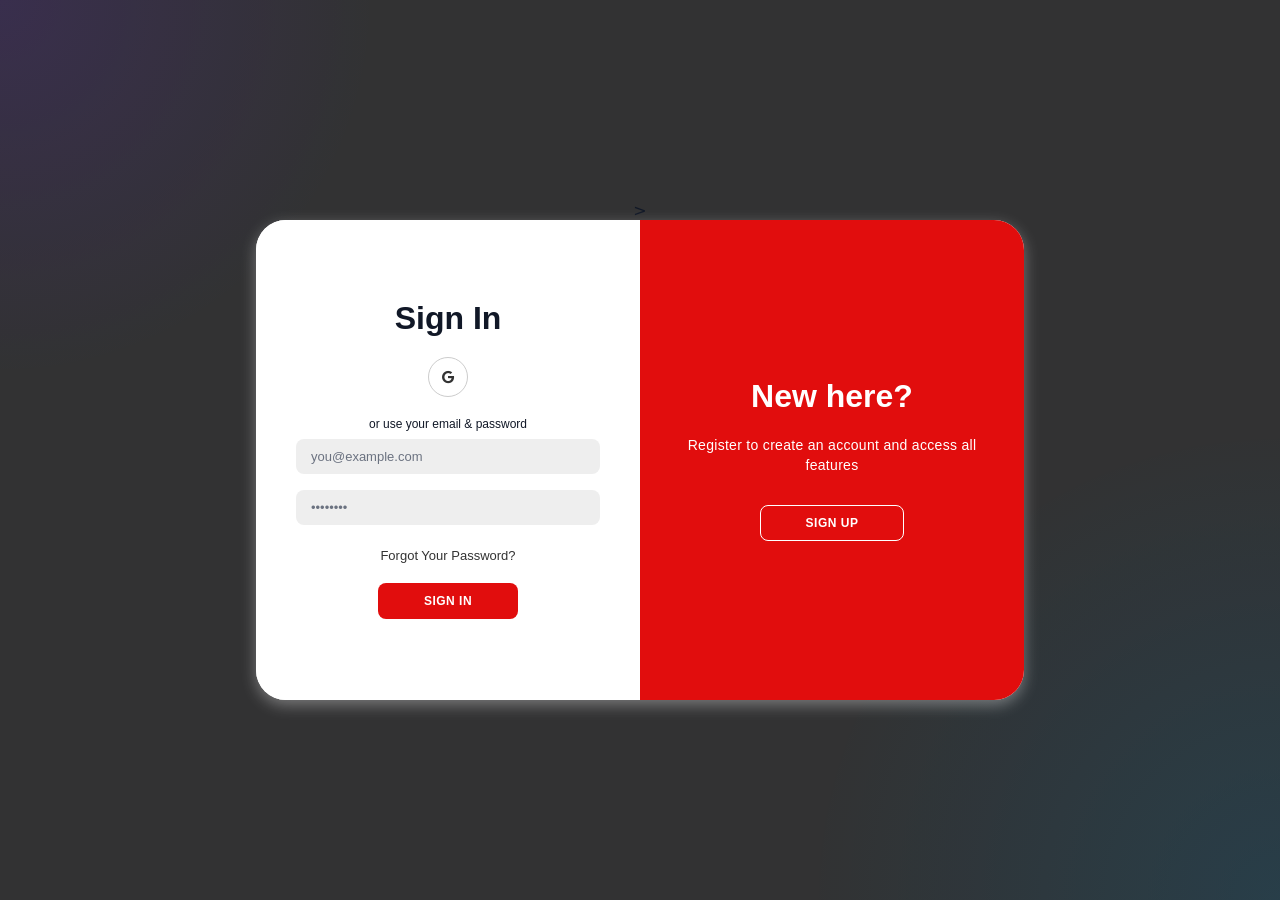
==== frontend/create-character.html @ d9060372 "Initial commit for Render" ====
<!DOCTYPE html>
<html lang="en">
<head>
<meta charset="UTF-8" />
<meta name="viewport" content="width=device-width, initial-scale=1.0" />
<title>Luffatri AI - Create a character</title>
<script src="js/theme.js"></script>
<link rel="stylesheet" href="css/style.css" />
</head>
<body>
  <div class="page-topbar">
    <a href="index.html" class="icon-btn" aria-label="Back">&#8592;</a>
    <h1>Create a character</h1>
  </div>

  <div class="page-shell">
    <div class="banner error" id="errorBanner" style="display:none;"></div>

    <div class="create-layout">
      <form id="createForm">
        <div class="field">
          <label for="name">Name</label>
          <input type="text" id="name" placeholder="e.g. Orin the Lighthouse Keeper" maxlength="100" required />
        </div>
        <div class="field">
          <label for="description">Short description</label>
          <input type="text" id="description" placeholder="One line shown in the chat list" maxlength="500" />
        </div>
        <div class="field">
          <label>Avatar photo</label>
          <div class="avatar-picker">
            <div id="avatarPreview"></div>
            <div class="avatar-picker-actions">
              <button type="button" class="btn btn-ghost" id="chooseAvatarBtn">Choose from device</button>
              <button type="button" class="btn btn-ghost" id="removeAvatarBtn" style="display:none;">Remove</button>
              <input type="file" accept="image/*" id="avatarFile" style="display:none;" />
            </div>
          </div>
        </div>
        <div class="field">
          <label for="personality">Personality / system prompt</label>
          <textarea id="personality" rows="8" maxlength="4000" placeholder="You are… Describe how they talk, what they know, quirks, catchphrases, boundaries." required></textarea>
        </div>
        <div class="field" style="display:flex; align-items:center; gap:10px;">
          <input type="checkbox" id="isPublic" checked style="width:auto;" />
          <label for="isPublic" style="margin:0; text-transform:none; font-size:0.88rem;">
            Make this character public (others can chat with it too)
          </label>
        </div>

        <button type="submit" class="btn btn-primary" id="submitBtn">Create character</button>
      </form>

      <div class="preview-card">
        <div class="preview-label">Live preview</div>
        <div class="preview-contact" id="previewContact"></div>
        <div class="preview-desc" id="previewDesc"></div>
      </div>
    </div>
  </div>

  <script src="js/api.js"></script>
  <script src="js/common.js"></script>
  <script src="js/create.js"></script>
</body>
</html>
---- frontend/css/style.css ----
﻿/* ==========================================================================
   Luffatri AI - Character.ai-style redesign
   ========================================================================== */

:root {
  --bg-app: #0f0f11;
  --bg-panel: rgba(20, 20, 28, 0.78);
  --bg-panel-soft: rgba(15, 15, 21, 0.72);
  --bg-header: rgba(255, 255, 255, 0.06);
  --bg-hover: rgba(255, 255, 255, 0.08);
  --bg-alt: rgba(255, 255, 255, 0.03);
  --accent: #7c3aed;
  --accent-2: #22d3ee;
  --accent-3: #10b981;
  --text: #e8ecf5;
  --text-dim: #9aa5b8;
  --border: rgba(255, 255, 255, 0.16);
  --border-strong: rgba(255, 255, 255, 0.22);
  --danger: #f15c6d;
  --shadow: 0 24px 100px rgba(0, 0, 0, 0.45);
  --shadow-soft: 0 10px 28px rgba(0, 0, 0, 0.28);
  --radius: 22px;
}

:root[data-theme="light"] {
  --bg-app: #f4f6fb;
  --bg-panel: rgba(255, 255, 255, 0.85);
  --bg-panel-soft: rgba(255, 255, 255, 0.92);
  --bg-header: rgba(255, 255, 255, 0.95);
  --bg-hover: rgba(99, 102, 241, 0.08);
  --bg-alt: rgba(248, 250, 252, 0.8);
  --accent: #7c3aed;
  --accent-2: #0891b2;
  --accent-3: #059669;
  --text: #111827;
  --text-dim: #6b7280;
  --border: rgba(15, 23, 42, 0.08);
  --border-strong: rgba(15, 23, 42, 0.14);
  --danger: #d1354a;
  --shadow: 0 20px 80px rgba(15, 23, 42, 0.12);
  --shadow-soft: 0 8px 22px rgba(15, 23, 42, 0.1);
}

* {
  box-sizing: border-box;
  transition: all 0.3s ease;
}

html,
body {
  margin: 0;
  min-height: 100%;
  background: radial-gradient(circle at top left, rgba(124, 58, 237, 0.14), transparent 24%),
    radial-gradient(circle at bottom right, rgba(14, 165, 233, 0.12), transparent 30%),
    var(--bg-app);
  color: var(--text);
  font-family: Inter, system-ui, -apple-system, BlinkMacSystemFont, 'Segoe UI', sans-serif;
}

body { min-height: 100vh; }

a,
button,
input,
textarea { font: inherit; }
a { color: inherit; text-decoration: none; }

::selection { background: rgba(124, 58, 237, 0.4); color: #fff; }

button { cursor: pointer; border: none; }

input,
textarea { outline: none; }

@media (prefers-reduced-motion: reduce) {
  *, *::before, *::after {
    animation-duration: 0.01ms !important;
    transition-duration: 0.01ms !important;
  }
}

::-webkit-scrollbar { width: 8px; }
::-webkit-scrollbar-thumb { background: rgba(255, 255, 255, 0.16); border-radius: 999px; }
::-webkit-scrollbar-track { background: transparent; }

/* ---------- Buttons ---------- */

.btn {
  display: inline-flex;
  align-items: center;
  justify-content: center;
  gap: 8px;
  padding: 12px 18px;
  border-radius: 999px;
  border: 1px solid var(--border);
  background: var(--bg-panel);
  color: var(--text);
  font-weight: 600;
  transition: transform 0.2s ease, filter 0.2s ease, background 0.2s ease;
}

.btn:hover { transform: translateY(-1px); background: var(--bg-header); }

.btn-primary {
  background: linear-gradient(135deg, var(--accent), var(--accent-2));
  color: #ffffff;
  border-color: transparent;
  box-shadow: 0 18px 45px rgba(124, 58, 237, 0.22);
}

.btn-primary:hover { filter: brightness(1.08); }

.btn-ghost {
  background: transparent;
  color: var(--text-dim);
}

.btn-ghost:hover { color: var(--text); background: var(--bg-hover); }

.btn:disabled { opacity: 0.55; cursor: not-allowed; transform: none; }

.icon-btn {
  width: 44px;
  height: 44px;
  display: inline-flex;
  align-items: center;
  justify-content: center;
  border-radius: 50%;
  color: var(--text-dim);
  background: var(--bg-panel);
  transition: transform 0.2s ease, background 0.2s ease, color 0.2s ease;
}

.icon-btn:hover { transform: translateY(-1px); background: var(--bg-header); color: var(--text); }

/* ---------- Form elements ---------- */

.field { margin-bottom: 20px; }

.field label {
  display: block;
  margin-bottom: 8px;
  font-size: 0.82rem;
  color: var(--text-dim);
}

.field input,
.field textarea,
.search-bar input {
  width: 100%;
  padding: 14px 16px;
  border-radius: 18px;
  border: 1px solid var(--border);
  background: var(--bg-header);
  color: var(--text);
  font-size: 0.95rem;
}

.field textarea { min-height: 100px; resize: vertical; }

input::placeholder,
textarea::placeholder { color: var(--text-dim); }

input:focus,
textarea:focus { border-color: rgba(124, 58, 237, 0.6); box-shadow: 0 0 0 4px rgba(124, 58, 237, 0.12); }

.form-hint,
.toggle-note { color: var(--text-dim); font-size: 0.85rem; line-height: 1.5; }

.form-hint { margin-top: 14px; }

/* ---------- App shell ---------- */

.app-shell { display: grid; grid-template-columns: 360px 1fr; min-height: 100vh; overflow: hidden; }

.app-shell.sidebar-collapsed { grid-template-columns: 84px 1fr; }

.app-shell.sidebar-collapsed .brand-copy,
.app-shell.sidebar-collapsed .search-bar,
.app-shell.sidebar-collapsed .new-chat-btn,
.app-shell.sidebar-collapsed .sidebar-footer,
.app-shell.sidebar-collapsed .hidden-link { display: none; }

@media (max-width: 900px) {
  .app-shell { grid-template-columns: 1fr; }
  .app-shell.chat-open .sidebar { display: none; }
  .app-shell:not(.chat-open) .chat-pane { display: none; }
}

.sidebar {
  display: flex;
  flex-direction: column;
  gap: 18px;
  padding: 22px 18px 20px;
  background: linear-gradient(180deg, rgba(20, 20, 28, 0.95), rgba(15, 15, 21, 0.92));
  border-right: 1px solid rgba(255, 255, 255, 0.08);
  box-shadow: inset 0 0 0 1px rgba(255,255,255,0.03);
}

.sidebar-top {
  display: flex;
  align-items: center;
  justify-content: space-between;
  gap: 12px;
}

.sidebar-brand { display: flex; align-items: center; gap: 12px; }

.sidebar-logo { width: 46px; height: 46px; font-size: 1rem; }

.brand-copy { display: flex; flex-direction: column; gap: 2px; }

.brand-text { font-size: 1rem; font-weight: 700; }

.brand-meta { font-size: 0.83rem; color: var(--text-dim); }

.search-bar {
  display: flex;
  align-items: center;
  gap: 10px;
  padding: 10px 14px;
  border-radius: 18px;
  background: var(--bg-header);
  border: 1px solid var(--border);
}

.search-icon { font-size: 1rem; color: var(--text-dim); }

.search-bar input { border: none; background: transparent; }

.new-chat-btn { width: 100%; justify-content: center; padding: 14px 18px; font-size: 0.95rem; font-weight: 700; }

.contact-list { flex-grow: 1; overflow-y: auto; display: grid; gap: 10px; padding-right: 4px; }

.sidebar-footer { display: flex; gap: 10px; align-items: center; justify-content: space-between; }

.hidden-link { width: 100%; margin-top: 12px; background: transparent; color: var(--accent); font-size: 0.9rem; text-align: left; cursor: pointer; }

.hidden-link:hover { text-decoration: underline; }

.contact-row {
  display: grid;
  grid-template-columns: auto 1fr auto;
  gap: 12px;
  align-items: center;
  padding: 14px 16px;
  border-radius: 22px;
  background: rgba(255, 255, 255, 0.03);
  border: 1px solid rgba(255, 255, 255, 0.06);
  transition: transform 0.2s ease, background 0.2s ease, border-color 0.2s ease;
  position: relative;
}

.contact-row:hover { transform: translateY(-1px); background: rgba(255, 255, 255, 0.06); border-color: rgba(124, 58, 237, 0.22); }

.contact-row.active { background: rgba(124, 58, 237, 0.18); border-color: rgba(124, 58, 237, 0.28); }

.contact-row .avatar { width: 52px; height: 52px; font-size: 1.05rem; }

.contact-info { min-width: 0; display: grid; gap: 4px; }

.contact-name { font-size: 0.95rem; font-weight: 600; color: var(--text); white-space: nowrap; overflow: hidden; text-overflow: ellipsis; }

.contact-preview { font-size: 0.84rem; color: var(--text-dim); overflow: hidden; text-overflow: ellipsis; white-space: nowrap; }

.contact-menu-btn { opacity: 0; }

.contact-row:hover .contact-menu-btn,
.contact-menu-btn.open { opacity: 1; }

.contact-dropdown {
  position: absolute;
  right: 14px;
  top: calc(100% + 12px);
  z-index: 30;
  min-width: 190px;
  padding: 8px;
  border-radius: 16px;
  background: rgba(15, 15, 21, 0.95);
  border: 1px solid rgba(255, 255, 255, 0.1);
  box-shadow: 0 28px 60px rgba(0, 0, 0, 0.25);
  display: none;
}

.contact-dropdown.open { display: block; }

.contact-dropdown button { width: 100%; padding: 12px 14px; border-radius: 14px; background: transparent; color: var(--text); text-align: left; border: none; }

.contact-dropdown button:hover { background: rgba(255, 255, 255, 0.05); }

.contact-dropdown button.danger { color: var(--danger); }

/* ---------- Chat pane ---------- */

.chat-pane {
  position: relative;
  display: flex;
  flex-direction: column;
  background: radial-gradient(circle at 10% 20%, rgba(34, 211, 238, 0.08), transparent 25%),
    radial-gradient(circle at 90% 90%, rgba(124, 58, 237, 0.06), transparent 22%),
    var(--bg-app);
}

.chat-empty-state {
  flex: 1;
  display: flex;
  flex-direction: column;
  align-items: center;
  justify-content: center;
  gap: 16px;
  padding: 40px 28px;
  text-align: center;
  color: var(--text-dim);
}

.chat-empty-state h1 { margin: 0; font-size: 1.7rem; }

.chat-empty-state p { max-width: 420px; margin: 0; line-height: 1.7; }

.chat-empty-state .avatar { width: 96px; height: 96px; font-size: 2.5rem; background: linear-gradient(135deg, rgba(124,58,237,0.8), rgba(14,165,233,0.8)); box-shadow: 0 24px 50px rgba(0, 0, 0, 0.22); }

.chat-active { display: flex; flex-direction: column; height: 100%; }

.chat-header {
  position: sticky;
  top: 0;
  z-index: 10;
  display: flex;
  align-items: center;
  gap: 18px;
  padding: 24px 28px;
  background: rgba(15, 15, 21, 0.92);
  border-bottom: 1px solid rgba(255, 255, 255, 0.08);
  backdrop-filter: blur(22px);
}

.chat-header .avatar { width: 72px; height: 72px; font-size: 1.4rem; }

.chat-header-meta { display: flex; flex-direction: column; gap: 12px; width: 100%; }

.chat-header-top { display: flex; align-items: center; justify-content: space-between; gap: 14px; }

.chat-header-name { margin: 0; font-size: 1.35rem; font-weight: 700; }

.chat-header-status { display: inline-flex; align-items: center; gap: 8px; color: #9ef29b; font-size: 0.9rem; font-weight: 600; }

.chat-header-status::before { content: ""; width: 10px; height: 10px; border-radius: 50%; background: #18d488; box-shadow: 0 0 0 6px rgba(24, 212, 136, 0.18); animation: pulse 2s infinite ease-in-out; }

.chat-header-description { font-size: 0.95rem; line-height: 1.7; color: var(--text-dim); max-width: 720px; }

@keyframes pulse { 0% { transform: scale(0.96); opacity: 0.9; } 50% { transform: scale(1.08); opacity: 1; } 100% { transform: scale(0.96); opacity: 0.9; } }

.chat-thread {
  flex: 1;
  overflow-y: auto;
  padding: 24px 28px 10px;
  display: flex;
  flex-direction: column;
  gap: 16px;
}

.msg-row { display: flex; gap: 12px; align-items: flex-end; max-width: min(82%, 760px); }

.msg-row.assistant { justify-content: flex-start; }

.msg-row.user { justify-content: flex-end; margin-left: auto; }

.msg-row .avatar { width: 42px; height: 42px; font-size: 1rem; flex-shrink: 0; }

.msg-bubble {
  padding: 16px 18px;
  border-radius: 28px;
  font-size: 0.95rem;
  line-height: 1.7;
  white-space: pre-wrap;
  word-break: break-word;
  box-shadow: 0 20px 60px rgba(0, 0, 0, 0.18);
  border: 1px solid rgba(255, 255, 255, 0.08);
}

.msg-row.assistant .msg-bubble { background: rgba(255, 255, 255, 0.08); color: var(--text); border-top-left-radius: 6px; border-top-right-radius: 28px; border-bottom-right-radius: 28px; border-bottom-left-radius: 28px; }

.msg-row.user .msg-bubble { background: linear-gradient(135deg, rgba(124, 58, 237, 0.96), rgba(14, 165, 233, 0.9)); color: #fff; border: none; border-radius: 28px 28px 6px 28px; }

.chat-input-bar {
  display: flex;
  align-items: flex-end;
  gap: 14px;
  padding: 18px 28px 20px;
  background: rgba(15, 15, 21, 0.94);
  border-top: 1px solid rgba(255, 255, 255, 0.08);
}

.chat-input-bar textarea {
  flex: 1;
  min-height: 48px;
  max-height: 140px;
  border-radius: 999px;
  border: 1px solid rgba(255, 255, 255, 0.08);
  background: rgba(255, 255, 255, 0.06);
  color: var(--text);
  padding: 14px 18px;
  resize: none;
}

.chat-input-bar textarea:focus { box-shadow: 0 0 0 4px rgba(124, 58, 237, 0.14); }

.send-btn { width: 52px; height: 52px; border-radius: 50%; background: linear-gradient(135deg, var(--accent), var(--accent-2)); color: #fff; display: inline-flex; align-items: center; justify-content: center; box-shadow: 0 16px 40px rgba(0, 0, 0, 0.2); font-size: 1.1rem; }

.send-btn:hover { filter: brightness(1.05); }

.disclaimer-strip { text-align: center; color: var(--text-dim); font-size: 0.78rem; padding: 10px 0 18px; }

.modal-backdrop { position: fixed; inset: 0; background: rgba(0, 0, 0, 0.55); backdrop-filter: blur(4px); z-index: 40; }

.modal { position: fixed; inset: 0; z-index: 41; display: none; align-items: center; justify-content: center; padding: 24px; }

.modal-card { width: min(100%, 820px); max-height: 88vh; background: rgba(15, 15, 21, 0.96); backdrop-filter: blur(28px); border: 1px solid rgba(255, 255, 255, 0.12); border-radius: 26px; box-shadow: var(--shadow); overflow: hidden; display: flex; flex-direction: column; }

.modal-header { display: flex; align-items: flex-start; justify-content: space-between; gap: 14px; padding: 28px 28px 18px; border-bottom: 1px solid rgba(255, 255, 255, 0.08); }

.modal-header h2 { margin: 0; font-size: 1.4rem; }

.modal-subtitle { margin: 8px 0 0; color: var(--text-dim); font-size: 0.92rem; }

.modal-grid { display: grid; grid-template-columns: 220px 1fr; min-height: 360px; }

.modal-sidebar { background: rgba(255, 255, 255, 0.04); border-right: 1px solid rgba(255, 255, 255, 0.08); padding: 20px; display: flex; flex-direction: column; gap: 10px; }

.settings-tab { width: 100%; padding: 14px 16px; border-radius: 16px; text-align: left; background: transparent; color: var(--text-dim); border: 1px solid transparent; font-size: 0.95rem; }

.settings-tab.active { background: rgba(124, 58, 237, 0.16); color: var(--text); border-color: rgba(124, 58, 237, 0.28); }

.modal-content { padding: 24px 28px 28px; overflow-y: auto; }

.settings-body { display: flex; flex-direction: column; gap: 18px; }

.settings-panel { display: none; }

.settings-panel.active { display: block; }

.toggle-row { display: flex; align-items: center; justify-content: space-between; gap: 18px; padding: 16px 0; }

.toggle-label { font-size: 1rem; font-weight: 600; }

.switch { position: relative; width: 52px; height: 28px; }

.switch input { opacity: 0; width: 0; height: 0; }

.switch-track { position: absolute; inset: 0; border-radius: 999px; background: rgba(255, 255, 255, 0.14); box-shadow: inset 0 4px 8px rgba(0, 0, 0, 0.12); cursor: pointer; }

.switch-track::before { content: ""; position: absolute; width: 22px; height: 22px; left: 4px; top: 3px; border-radius: 50%; background: #fff; transition: transform 0.25s ease; }

.switch input:checked + .switch-track { background: linear-gradient(135deg, var(--accent), var(--accent-2)); }

.switch input:checked + .switch-track::before { transform: translateX(24px); }

.avatar-picker { display: flex; align-items: center; gap: 18px; flex-wrap: wrap; }

.avatar-picker-actions { display: flex; gap: 10px; flex-wrap: wrap; }

.avatar { border-radius: 50%; display: inline-flex; align-items: center; justify-content: center; color: #fff; overflow: hidden; background: linear-gradient(135deg, var(--accent), var(--accent-2)); }

.avatar img { width: 100%; height: 100%; object-fit: cover; }

.avatar span { display: inline-flex; align-items: center; justify-content: center; width: 100%; height: 100%; }

.avatar-picker #profileAvatarPreview,
.avatar-picker #editAvatarPreview { width: 72px; height: 72px; }

@media (max-width: 820px) {
  .app-shell { grid-template-columns: 1fr; }
  .modal-grid { grid-template-columns: 1fr; }
  .sidebar { padding: 18px 16px 16px; }
  .chat-header { flex-wrap: wrap; gap: 12px; }
  .chat-header-meta { width: 100%; }
}

@media (max-width: 600px) {
  .chat-empty-state { padding: 28px 18px; }
  .chat-thread { padding: 18px 18px 10px; }
  .chat-input-bar { padding: 16px 18px 18px; }
}



@import url('https://fonts.googleapis.com/css2?family=Montserrat:wght@300;400;500;600;700&display=swap');

* {
  margin: 0;
  padding: 0;
  box-sizing: border-box;
  font-family: 'Montserrat', sans-serif;
}

body.login-page {
  background-color: rgba(0, 0, 0, 0.795);
  display: flex;
  align-items: center;
  justify-content: center;
  flex-direction: column;
  height: 100vh;
}

.container {
  background-color: #fff;
  border-radius: 30px;
  box-shadow: 0 5px 15px rgba(255, 255, 255, 0.35);
  position: relative;
  overflow: hidden;
  width: 768px;
  max-width: 100%;
  min-height: 480px;
}

.container p {
  font-size: 14px;
  line-height: 20px;
  letter-spacing: 0.3px;
  margin: 20px 0;
}

.container span {
  font-size: 12px;
}

.container a {
  color: #333;
  font-size: 13px;
  text-decoration: none;
  margin: 15px 0 10px;
}

.container button {
  background-color: rgb(225, 13, 13);
  color: #fff;
  font-size: 12px;
  padding: 10px 45px;
  border: 1px solid transparent;
  border-radius: 8px;
  font-weight: 600;
  letter-spacing: 0.5px;
  text-transform: uppercase;
  margin-top: 10px;
  cursor: pointer;
}

.container button.hidden {
  background-color: transparent;
  border-color: #fff;
}

.container form {
  background-color: #fff;
  display: flex;
  align-items: center;
  justify-content: center;
  flex-direction: column;
  padding: 0 40px;
  height: 100%;
}

.container input {
  background-color: #eee;
  border: none;
  margin: 8px 0;
  padding: 10px 15px;
  font-size: 13px;
  border-radius: 8px;
  width: 100%;
  outline: none;
}

.form-container {
  position: absolute;
  top: 0;
  height: 100%;
  transition: all 0.6s ease-in-out;
}

/* === SIGN IN PANEL === */
.sign-in {
  left: 0;
  width: 50%;
  z-index: 2;
}

.container.active .sign-in {
  transform: translateX(100%);
}

/* === SIGN UP PANEL === */
.sign-up {
  left: 0;
  width: 50%;
  opacity: 0;
  z-index: 1;
}

.container.active .sign-up {
  transform: translateX(100%);
  opacity: 1;
  z-index: 5;
  animation: move 0.6s;
}

@keyframes move {
  0%, 49.99% {
    opacity: 0;
    z-index: 1;
  }
  50%, 100% {
    opacity: 1;
    z-index: 5;
  }
}

/* === ICONS === */
.social-icons {
  margin: 20px 0;
}

.social-icons a {
  border: 1px solid #ccc;
  border-radius: 50%;
  display: inline-flex;
  justify-content: center;
  align-items: center;
  margin: 0 5px;
  width: 40px;
  height: 40px;
}

/* === SLIDING TOGGLE PANEL === */
.toggle-container {
  position: absolute;
  top: 0;
  left: 50%;
  width: 50%;
  height: 100%;
  overflow: hidden;
  transition: all 0.6s ease-in-out;
  z-index: 1000;
}

.container.active .toggle-container {
  transform: translateX(-100%);
}

.toggle {
  background-color: rgb(225, 13, 13);
  color: #fff;
  position: relative;
  left: -100%;
  height: 100%;
  width: 200%;
  transform: translateX(0);
  transition: all 0.6s ease-in-out;
}

.container.active .toggle {
  transform: translateX(50%);
}

.toggle-panel {
  position: absolute;
  width: 50%;
  height: 100%;
  display: flex;
  align-items: center;
  justify-content: center;
  flex-direction: column;
  padding: 0 30px;
  text-align: center;
  top: 0;
  transform: translateX(0);
  transition: all 0.6s ease-in-out;
}

.toggle-left {
  transform: translateX(-200%);
}

.container.active .toggle-left {
  transform: translateX(0);
}

.toggle-right {
  right: 0;
  transform: translateX(0);
}

.container.active .toggle-right {
  transform: translateX(200%);
}
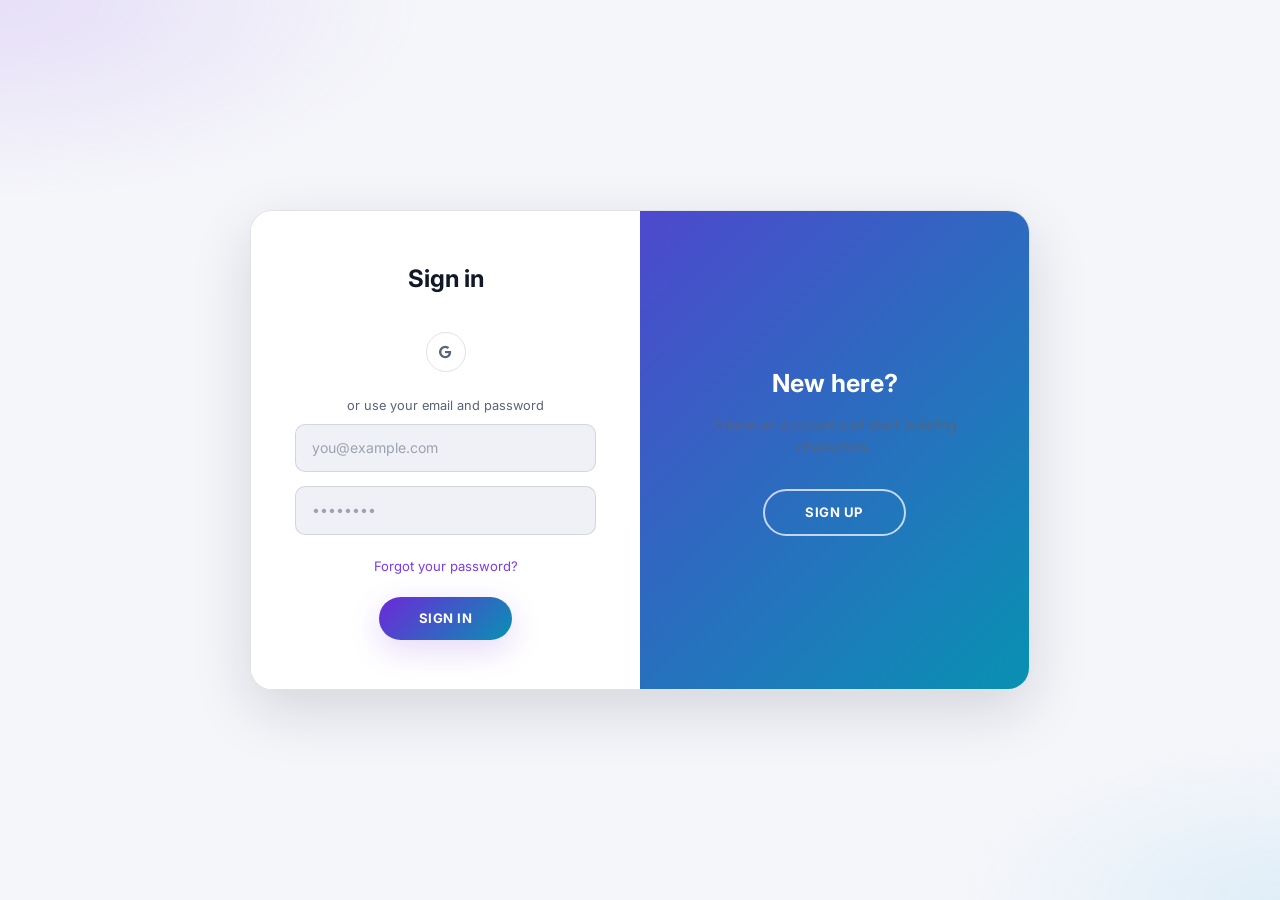
==== commit 48bf62f8: "add delete character route" ====
--- a/frontend/create-character.html
+++ b/frontend/create-character.html
@@ -1,31 +1,35 @@
 <!DOCTYPE html>
 <html lang="en">
 <head>
-<meta charset="UTF-8" />
-<meta name="viewport" content="width=device-width, initial-scale=1.0" />
-<title>Luffatri AI - Create a character</title>
-<script src="js/theme.js"></script>
-<link rel="stylesheet" href="css/style.css" />
+  <meta charset="UTF-8" />
+  <meta name="viewport" content="width=device-width, initial-scale=1.0" />
+  <title>Luffatri AI — Create a character</title>
+  <script src="js/theme.js"></script>
+  <link rel="stylesheet" href="css/style.css" />
 </head>
 <body>
-  <div class="page-topbar">
-    <a href="index.html" class="icon-btn" aria-label="Back">&#8592;</a>
+
+  <header class="page-topbar">
+    <a href="index.html" class="icon-btn" aria-label="Back to characters">&#8592;</a>
     <h1>Create a character</h1>
-  </div>
+  </header>
 
-  <div class="page-shell">
-    <div class="banner error" id="errorBanner" style="display:none;"></div>
+  <main class="page-shell">
+    <div class="banner error" id="errorBanner" style="display:none; margin-bottom:20px;"></div>
 
     <div class="create-layout">
-      <form id="createForm">
+
+      <form id="createForm" novalidate>
         <div class="field">
           <label for="name">Name</label>
           <input type="text" id="name" placeholder="e.g. Orin the Lighthouse Keeper" maxlength="100" required />
         </div>
+
         <div class="field">
           <label for="description">Short description</label>
-          <input type="text" id="description" placeholder="One line shown in the chat list" maxlength="500" />
+          <input type="text" id="description" placeholder="One line shown in the character list" maxlength="500" />
         </div>
+
         <div class="field">
           <label>Avatar photo</label>
           <div class="avatar-picker">
@@ -33,31 +37,38 @@
             <div class="avatar-picker-actions">
               <button type="button" class="btn btn-ghost" id="chooseAvatarBtn">Choose from device</button>
               <button type="button" class="btn btn-ghost" id="removeAvatarBtn" style="display:none;">Remove</button>
-              <input type="file" accept="image/*" id="avatarFile" style="display:none;" />
+              <input type="file" accept="image/*" id="avatarFile" style="display:none;" aria-hidden="true" />
             </div>
           </div>
         </div>
+
         <div class="field">
           <label for="personality">Personality / system prompt</label>
-          <textarea id="personality" rows="8" maxlength="4000" placeholder="You are… Describe how they talk, what they know, quirks, catchphrases, boundaries." required></textarea>
+          <textarea id="personality" rows="8" maxlength="4000"
+                    placeholder="You are… Describe how they talk, what they know, quirks, catchphrases, and any limits."
+                    required></textarea>
         </div>
-        <div class="field" style="display:flex; align-items:center; gap:10px;">
-          <input type="checkbox" id="isPublic" checked style="width:auto;" />
-          <label for="isPublic" style="margin:0; text-transform:none; font-size:0.88rem;">
-            Make this character public (others can chat with it too)
+
+        <div class="field" style="display:flex;align-items:center;gap:10px;">
+          <input type="checkbox" id="isPublic" checked style="width:auto;cursor:pointer;" />
+          <label for="isPublic" style="margin:0;text-transform:none;font-size:0.88rem;letter-spacing:normal;color:var(--text-dim);">
+            Make this character public so others can chat with them too
           </label>
         </div>
 
-        <button type="submit" class="btn btn-primary" id="submitBtn">Create character</button>
+        <button type="submit" class="btn btn-primary" id="submitBtn" style="width:100%;margin-top:8px;">
+          Create character
+        </button>
       </form>
 
-      <div class="preview-card">
+      <aside class="preview-card" aria-label="Live preview">
         <div class="preview-label">Live preview</div>
         <div class="preview-contact" id="previewContact"></div>
         <div class="preview-desc" id="previewDesc"></div>
-      </div>
+      </aside>
+
     </div>
-  </div>
+  </main>
 
   <script src="js/api.js"></script>
   <script src="js/common.js"></script>
--- a/frontend/css/style.css
+++ b/frontend/css/style.css
@@ -1,77 +1,142 @@
-﻿/* ==========================================================================
-   Luffatri AI - Character.ai-style redesign
+/* ==========================================================================
+   Luffatri AI — Unified Design System
    ========================================================================== */
 
+/* Google Fonts */
+@import url('https://fonts.googleapis.com/css2?family=Inter:wght@400;500;600;700&display=swap');
+
+/* ---------- Design tokens ---------- */
+
 :root {
-  --bg-app: #0f0f11;
-  --bg-panel: rgba(20, 20, 28, 0.78);
-  --bg-panel-soft: rgba(15, 15, 21, 0.72);
-  --bg-header: rgba(255, 255, 255, 0.06);
-  --bg-hover: rgba(255, 255, 255, 0.08);
-  --bg-alt: rgba(255, 255, 255, 0.03);
-  --accent: #7c3aed;
-  --accent-2: #22d3ee;
-  --accent-3: #10b981;
-  --text: #e8ecf5;
-  --text-dim: #9aa5b8;
-  --border: rgba(255, 255, 255, 0.16);
-  --border-strong: rgba(255, 255, 255, 0.22);
-  --danger: #f15c6d;
-  --shadow: 0 24px 100px rgba(0, 0, 0, 0.45);
-  --shadow-soft: 0 10px 28px rgba(0, 0, 0, 0.28);
-  --radius: 22px;
+  /* Surfaces */
+  --bg-app:         #0c0c10;
+  --bg-sidebar:     #0f0f14;
+  --bg-panel:       #16161e;
+  --bg-panel-mid:   #1c1c26;
+  --bg-hover:       rgba(255,255,255,0.06);
+  --bg-active:      rgba(124,58,237,0.16);
+
+  /* Brand */
+  --accent:         #7c3aed;
+  --accent-light:   #9d6fff;
+  --accent-2:       #22d3ee;
+  --accent-glow:    rgba(124,58,237,0.22);
+
+  /* Text */
+  --text:           #e8ecf5;
+  --text-dim:       #8892a4;
+  --text-muted:     #555e6e;
+
+  /* Borders */
+  --border:         rgba(255,255,255,0.09);
+  --border-mid:     rgba(255,255,255,0.14);
+  --border-strong:  rgba(255,255,255,0.20);
+
+  /* Semantic */
+  --danger:         #f04f5f;
+  --success:        #16c784;
+
+  /* Shadows */
+  --shadow-sm:      0 2px 12px rgba(0,0,0,0.32);
+  --shadow-md:      0 8px 32px rgba(0,0,0,0.40);
+  --shadow-lg:      0 24px 80px rgba(0,0,0,0.52);
+  --shadow-accent:  0 12px 40px rgba(124,58,237,0.24);
+
+  /* Shape */
+  --radius-sm:      10px;
+  --radius:         16px;
+  --radius-lg:      22px;
+  --radius-full:    9999px;
+
+  /* Sidebar */
+  --sidebar-width:  300px;
+  --sidebar-collapsed: 70px;
+
+  /* Motion */
+  --ease:           cubic-bezier(0.22,1,0.36,1);
+  --dur-fast:       140ms;
+  --dur-base:       220ms;
+  --dur-slow:       340ms;
 }
 
 :root[data-theme="light"] {
-  --bg-app: #f4f6fb;
-  --bg-panel: rgba(255, 255, 255, 0.85);
-  --bg-panel-soft: rgba(255, 255, 255, 0.92);
-  --bg-header: rgba(255, 255, 255, 0.95);
-  --bg-hover: rgba(99, 102, 241, 0.08);
-  --bg-alt: rgba(248, 250, 252, 0.8);
-  --accent: #7c3aed;
-  --accent-2: #0891b2;
-  --accent-3: #059669;
-  --text: #111827;
-  --text-dim: #6b7280;
-  --border: rgba(15, 23, 42, 0.08);
-  --border-strong: rgba(15, 23, 42, 0.14);
-  --danger: #d1354a;
-  --shadow: 0 20px 80px rgba(15, 23, 42, 0.12);
-  --shadow-soft: 0 8px 22px rgba(15, 23, 42, 0.1);
-}
-
-* {
+  --bg-app:         #f5f6fa;
+  --bg-sidebar:     #ffffff;
+  --bg-panel:       #ffffff;
+  --bg-panel-mid:   #f0f1f6;
+  --bg-hover:       rgba(99,102,241,0.07);
+  --bg-active:      rgba(124,58,237,0.10);
+
+  --accent:         #6d28d9;
+  --accent-light:   #7c3aed;
+  --accent-2:       #0891b2;
+  --accent-glow:    rgba(109,40,217,0.18);
+
+  --text:           #111827;
+  --text-dim:       #5a6478;
+  --text-muted:     #9ca3af;
+
+  --border:         rgba(15,23,42,0.08);
+  --border-mid:     rgba(15,23,42,0.12);
+  --border-strong:  rgba(15,23,42,0.18);
+
+  --danger:         #dc2626;
+  --success:        #059669;
+
+  --shadow-sm:      0 2px 8px rgba(15,23,42,0.08);
+  --shadow-md:      0 8px 24px rgba(15,23,42,0.10);
+  --shadow-lg:      0 20px 60px rgba(15,23,42,0.14);
+  --shadow-accent:  0 10px 32px rgba(109,40,217,0.18);
+}
+
+/* ---------- Reset & base ---------- */
+
+*, *::before, *::after {
   box-sizing: border-box;
-  transition: all 0.3s ease;
-}
-
-html,
+  margin: 0;
+  padding: 0;
+}
+
+html {
+  font-size: 16px;
+  -webkit-text-size-adjust: 100%;
+  scroll-behavior: smooth;
+}
+
 body {
-  margin: 0;
-  min-height: 100%;
-  background: radial-gradient(circle at top left, rgba(124, 58, 237, 0.14), transparent 24%),
-    radial-gradient(circle at bottom right, rgba(14, 165, 233, 0.12), transparent 30%),
-    var(--bg-app);
+  min-height: 100vh;
+  font-family: 'Inter', system-ui, -apple-system, BlinkMacSystemFont, 'Segoe UI', sans-serif;
+  font-size: 0.94rem;
+  line-height: 1.6;
   color: var(--text);
-  font-family: Inter, system-ui, -apple-system, BlinkMacSystemFont, 'Segoe UI', sans-serif;
-}
-
-body { min-height: 100vh; }
-
-a,
-button,
-input,
-textarea { font: inherit; }
+  background: var(--bg-app);
+  -webkit-font-smoothing: antialiased;
+  -moz-osx-font-smoothing: grayscale;
+}
+
+/* Subtle radial ambient light */
+body::before {
+  content: '';
+  position: fixed;
+  inset: 0;
+  background:
+    radial-gradient(ellipse 60% 40% at 0% 0%, rgba(124,58,237,0.12) 0%, transparent 55%),
+    radial-gradient(ellipse 50% 35% at 100% 100%, rgba(14,165,233,0.09) 0%, transparent 50%);
+  pointer-events: none;
+  z-index: 0;
+}
+
 a { color: inherit; text-decoration: none; }
-
-::selection { background: rgba(124, 58, 237, 0.4); color: #fff; }
-
-button { cursor: pointer; border: none; }
-
-input,
-textarea { outline: none; }
-
+a:hover { text-decoration: none; }
+
+button { cursor: pointer; border: none; background: none; font: inherit; color: inherit; }
+input, textarea, select { font: inherit; color: inherit; }
+input:focus, textarea:focus, select:focus { outline: none; }
+img { display: block; max-width: 100%; }
+
+::selection { background: rgba(124,58,237,0.38); color: #fff; }
+
+/* Motion preference */
 @media (prefers-reduced-motion: reduce) {
   *, *::before, *::after {
     animation-duration: 0.01ms !important;
@@ -79,9 +144,24 @@
   }
 }
 
-::-webkit-scrollbar { width: 8px; }
-::-webkit-scrollbar-thumb { background: rgba(255, 255, 255, 0.16); border-radius: 999px; }
+/* Scrollbar */
+::-webkit-scrollbar { width: 5px; height: 5px; }
+::-webkit-scrollbar-thumb { background: var(--border-mid); border-radius: var(--radius-full); }
 ::-webkit-scrollbar-track { background: transparent; }
+* { scrollbar-width: thin; scrollbar-color: var(--border-mid) transparent; }
+
+/* ---------- Transitions (opt-in, not global) ---------- */
+
+.btn, .icon-btn, .contact-row, .settings-tab, .msg-bubble,
+.send-btn, input, textarea, .switch-track, .contact-dropdown {
+  transition: background var(--dur-fast) var(--ease),
+              color var(--dur-fast) var(--ease),
+              border-color var(--dur-fast) var(--ease),
+              box-shadow var(--dur-fast) var(--ease),
+              transform var(--dur-fast) var(--ease),
+              opacity var(--dur-fast) var(--ease),
+              filter var(--dur-fast) var(--ease);
+}
 
 /* ---------- Buttons ---------- */
 
@@ -90,548 +170,967 @@
   align-items: center;
   justify-content: center;
   gap: 8px;
-  padding: 12px 18px;
-  border-radius: 999px;
-  border: 1px solid var(--border);
-  background: var(--bg-panel);
+  padding: 11px 20px;
+  border-radius: var(--radius-full);
+  border: 1px solid var(--border-mid);
+  background: var(--bg-panel-mid);
   color: var(--text);
+  font-size: 0.88rem;
   font-weight: 600;
-  transition: transform 0.2s ease, filter 0.2s ease, background 0.2s ease;
-}
-
-.btn:hover { transform: translateY(-1px); background: var(--bg-header); }
+  letter-spacing: 0.01em;
+  white-space: nowrap;
+  user-select: none;
+}
+
+.btn:hover { background: var(--bg-hover); transform: translateY(-1px); }
+.btn:active { transform: translateY(0); }
+.btn:disabled { opacity: 0.45; cursor: not-allowed; pointer-events: none; }
 
 .btn-primary {
-  background: linear-gradient(135deg, var(--accent), var(--accent-2));
-  color: #ffffff;
+  background: linear-gradient(135deg, var(--accent) 0%, var(--accent-2) 100%);
+  color: #fff;
   border-color: transparent;
-  box-shadow: 0 18px 45px rgba(124, 58, 237, 0.22);
-}
-
-.btn-primary:hover { filter: brightness(1.08); }
+  box-shadow: var(--shadow-accent);
+}
+.btn-primary:hover { filter: brightness(1.10); background: linear-gradient(135deg, var(--accent) 0%, var(--accent-2) 100%); }
 
 .btn-ghost {
   background: transparent;
+  border-color: transparent;
   color: var(--text-dim);
 }
-
-.btn-ghost:hover { color: var(--text); background: var(--bg-hover); }
-
-.btn:disabled { opacity: 0.55; cursor: not-allowed; transform: none; }
+.btn-ghost:hover { background: var(--bg-hover); color: var(--text); border-color: var(--border); }
 
 .icon-btn {
-  width: 44px;
-  height: 44px;
+  width: 40px;
+  height: 40px;
+  flex-shrink: 0;
   display: inline-flex;
   align-items: center;
   justify-content: center;
-  border-radius: 50%;
+  border-radius: var(--radius-full);
   color: var(--text-dim);
-  background: var(--bg-panel);
-  transition: transform 0.2s ease, background 0.2s ease, color 0.2s ease;
-}
-
-.icon-btn:hover { transform: translateY(-1px); background: var(--bg-header); color: var(--text); }
+  background: transparent;
+  font-size: 1.1rem;
+  border: 1px solid transparent;
+}
+.icon-btn:hover { background: var(--bg-hover); color: var(--text); border-color: var(--border); }
 
 /* ---------- Form elements ---------- */
 
-.field { margin-bottom: 20px; }
+.field { margin-bottom: 18px; }
 
 .field label {
   display: block;
-  margin-bottom: 8px;
+  margin-bottom: 7px;
+  font-size: 0.80rem;
+  font-weight: 600;
+  color: var(--text-dim);
+  text-transform: uppercase;
+  letter-spacing: 0.06em;
+}
+
+.field input,
+.field textarea {
+  width: 100%;
+  padding: 12px 16px;
+  border-radius: var(--radius-sm);
+  border: 1px solid var(--border-mid);
+  background: var(--bg-panel-mid);
+  color: var(--text);
+  font-size: 0.93rem;
+}
+
+.field textarea { min-height: 96px; resize: vertical; }
+
+input::placeholder, textarea::placeholder { color: var(--text-muted); }
+
+input:focus,
+textarea:focus {
+  border-color: var(--accent);
+  box-shadow: 0 0 0 3px rgba(124,58,237,0.16);
+}
+
+.form-hint {
+  margin-top: 12px;
+  color: var(--text-muted);
   font-size: 0.82rem;
-  color: var(--text-dim);
-}
-
-.field input,
-.field textarea,
-.search-bar input {
-  width: 100%;
-  padding: 14px 16px;
-  border-radius: 18px;
-  border: 1px solid var(--border);
-  background: var(--bg-header);
-  color: var(--text);
-  font-size: 0.95rem;
-}
-
-.field textarea { min-height: 100px; resize: vertical; }
-
-input::placeholder,
-textarea::placeholder { color: var(--text-dim); }
-
-input:focus,
-textarea:focus { border-color: rgba(124, 58, 237, 0.6); box-shadow: 0 0 0 4px rgba(124, 58, 237, 0.12); }
-
-.form-hint,
-.toggle-note { color: var(--text-dim); font-size: 0.85rem; line-height: 1.5; }
-
-.form-hint { margin-top: 14px; }
+  line-height: 1.6;
+}
+
+/* ---------- Avatars ---------- */
+
+.avatar {
+  border-radius: var(--radius-full);
+  display: inline-flex;
+  align-items: center;
+  justify-content: center;
+  color: #fff;
+  overflow: hidden;
+  flex-shrink: 0;
+  font-weight: 700;
+  background: linear-gradient(135deg, var(--accent), var(--accent-2));
+}
+
+.avatar img { width: 100%; height: 100%; object-fit: cover; }
+.avatar span { display: inline-flex; align-items: center; justify-content: center; width: 100%; height: 100%; }
+
+/* ---------- Banners ---------- */
+
+.banner {
+  padding: 14px 18px;
+  border-radius: var(--radius-sm);
+  font-size: 0.88rem;
+  font-weight: 500;
+  line-height: 1.5;
+  border: 1px solid transparent;
+}
+
+.banner.error {
+  background: rgba(240,79,95,0.12);
+  color: var(--danger);
+  border-color: rgba(240,79,95,0.22);
+}
 
 /* ---------- App shell ---------- */
 
-.app-shell { display: grid; grid-template-columns: 360px 1fr; min-height: 100vh; overflow: hidden; }
-
-.app-shell.sidebar-collapsed { grid-template-columns: 84px 1fr; }
-
+.app-shell {
+  display: flex;
+  min-height: 100vh;
+  position: relative;
+  z-index: 1;
+}
+
+/* ---------- Sidebar ---------- */
+
+.sidebar {
+  width: var(--sidebar-width);
+  flex-shrink: 0;
+  display: flex;
+  flex-direction: column;
+  gap: 10px;
+  padding: 18px 14px 16px;
+  background: var(--bg-sidebar);
+  border-right: 1px solid var(--border);
+  height: 100vh;
+  position: sticky;
+  top: 0;
+  overflow: hidden;
+  transition: width var(--dur-slow) var(--ease);
+  z-index: 20;
+}
+
+.app-shell.sidebar-collapsed .sidebar { width: var(--sidebar-collapsed); }
+
+/* Hide text labels when collapsed */
 .app-shell.sidebar-collapsed .brand-copy,
 .app-shell.sidebar-collapsed .search-bar,
 .app-shell.sidebar-collapsed .new-chat-btn,
-.app-shell.sidebar-collapsed .sidebar-footer,
-.app-shell.sidebar-collapsed .hidden-link { display: none; }
-
-@media (max-width: 900px) {
-  .app-shell { grid-template-columns: 1fr; }
-  .app-shell.chat-open .sidebar { display: none; }
-  .app-shell:not(.chat-open) .chat-pane { display: none; }
-}
-
-.sidebar {
+.app-shell.sidebar-collapsed .contact-name,
+.app-shell.sidebar-collapsed .contact-preview,
+.app-shell.sidebar-collapsed .contact-menu-btn,
+.app-shell.sidebar-collapsed .hidden-link,
+.app-shell.sidebar-collapsed .sidebar-footer-labels { display: none; }
+
+.app-shell.sidebar-collapsed .contact-row {
+  grid-template-columns: 1fr;
+  justify-content: center;
+  padding: 10px;
+}
+
+.app-shell.sidebar-collapsed .sidebar-footer { justify-content: center; flex-direction: column; }
+.app-shell.sidebar-collapsed .sidebar-top { justify-content: center; }
+
+.sidebar-top {
+  display: flex;
+  align-items: center;
+  justify-content: space-between;
+  gap: 8px;
+  padding: 4px 0;
+}
+
+.sidebar-brand { display: flex; align-items: center; gap: 10px; min-width: 0; }
+
+.sidebar-logo {
+  width: 40px;
+  height: 40px;
+  font-size: 0.95rem;
+  flex-shrink: 0;
+}
+
+.brand-copy { display: flex; flex-direction: column; gap: 1px; min-width: 0; }
+
+.brand-text { font-size: 0.95rem; font-weight: 700; white-space: nowrap; overflow: hidden; text-overflow: ellipsis; }
+
+.brand-meta { font-size: 0.76rem; color: var(--text-muted); white-space: nowrap; }
+
+.sidebar-collapse-btn { font-size: 1rem; }
+
+/* Search */
+.search-bar {
+  display: flex;
+  align-items: center;
+  gap: 8px;
+  padding: 9px 12px;
+  border-radius: var(--radius-sm);
+  background: var(--bg-panel-mid);
+  border: 1px solid var(--border);
+}
+
+.search-bar:focus-within { border-color: var(--accent); box-shadow: 0 0 0 3px rgba(124,58,237,0.12); }
+
+.search-icon { font-size: 0.95rem; color: var(--text-muted); flex-shrink: 0; }
+
+.search-bar input {
+  flex: 1;
+  border: none;
+  background: transparent;
+  color: var(--text);
+  font-size: 0.88rem;
+  padding: 0;
+  min-width: 0;
+}
+
+.search-bar input::placeholder { color: var(--text-muted); }
+
+/* New chat button */
+.new-chat-btn {
+  width: 100%;
+  justify-content: center;
+  padding: 12px 16px;
+  font-size: 0.88rem;
+  font-weight: 700;
+  border-radius: var(--radius-sm);
+}
+
+/* Contact list */
+.contact-list {
+  flex: 1;
+  overflow-y: auto;
   display: flex;
   flex-direction: column;
-  gap: 18px;
-  padding: 22px 18px 20px;
-  background: linear-gradient(180deg, rgba(20, 20, 28, 0.95), rgba(15, 15, 21, 0.92));
-  border-right: 1px solid rgba(255, 255, 255, 0.08);
-  box-shadow: inset 0 0 0 1px rgba(255,255,255,0.03);
-}
-
-.sidebar-top {
-  display: flex;
-  align-items: center;
-  justify-content: space-between;
-  gap: 12px;
-}
-
-.sidebar-brand { display: flex; align-items: center; gap: 12px; }
-
-.sidebar-logo { width: 46px; height: 46px; font-size: 1rem; }
-
-.brand-copy { display: flex; flex-direction: column; gap: 2px; }
-
-.brand-text { font-size: 1rem; font-weight: 700; }
-
-.brand-meta { font-size: 0.83rem; color: var(--text-dim); }
-
-.search-bar {
-  display: flex;
-  align-items: center;
-  gap: 10px;
-  padding: 10px 14px;
-  border-radius: 18px;
-  background: var(--bg-header);
-  border: 1px solid var(--border);
-}
-
-.search-icon { font-size: 1rem; color: var(--text-dim); }
-
-.search-bar input { border: none; background: transparent; }
-
-.new-chat-btn { width: 100%; justify-content: center; padding: 14px 18px; font-size: 0.95rem; font-weight: 700; }
-
-.contact-list { flex-grow: 1; overflow-y: auto; display: grid; gap: 10px; padding-right: 4px; }
-
-.sidebar-footer { display: flex; gap: 10px; align-items: center; justify-content: space-between; }
-
-.hidden-link { width: 100%; margin-top: 12px; background: transparent; color: var(--accent); font-size: 0.9rem; text-align: left; cursor: pointer; }
-
-.hidden-link:hover { text-decoration: underline; }
+  gap: 4px;
+  padding-right: 2px;
+  padding-bottom: 4px;
+}
 
 .contact-row {
   display: grid;
   grid-template-columns: auto 1fr auto;
-  gap: 12px;
-  align-items: center;
-  padding: 14px 16px;
-  border-radius: 22px;
-  background: rgba(255, 255, 255, 0.03);
-  border: 1px solid rgba(255, 255, 255, 0.06);
-  transition: transform 0.2s ease, background 0.2s ease, border-color 0.2s ease;
+  align-items: center;
+  gap: 10px;
+  padding: 10px 12px;
+  border-radius: var(--radius-sm);
+  border: 1px solid transparent;
+  cursor: pointer;
   position: relative;
-}
-
-.contact-row:hover { transform: translateY(-1px); background: rgba(255, 255, 255, 0.06); border-color: rgba(124, 58, 237, 0.22); }
-
-.contact-row.active { background: rgba(124, 58, 237, 0.18); border-color: rgba(124, 58, 237, 0.28); }
-
-.contact-row .avatar { width: 52px; height: 52px; font-size: 1.05rem; }
-
-.contact-info { min-width: 0; display: grid; gap: 4px; }
-
-.contact-name { font-size: 0.95rem; font-weight: 600; color: var(--text); white-space: nowrap; overflow: hidden; text-overflow: ellipsis; }
-
-.contact-preview { font-size: 0.84rem; color: var(--text-dim); overflow: hidden; text-overflow: ellipsis; white-space: nowrap; }
-
-.contact-menu-btn { opacity: 0; }
+  user-select: none;
+}
+
+.contact-row:hover { background: var(--bg-hover); border-color: var(--border); }
+
+.contact-row.active {
+  background: var(--bg-active);
+  border-color: rgba(124,58,237,0.28);
+}
+
+.contact-row .avatar { width: 44px; height: 44px; font-size: 0.96rem; }
+
+.contact-info { min-width: 0; display: flex; flex-direction: column; gap: 2px; }
+
+.contact-name {
+  font-size: 0.88rem;
+  font-weight: 600;
+  color: var(--text);
+  white-space: nowrap;
+  overflow: hidden;
+  text-overflow: ellipsis;
+}
+
+.contact-preview {
+  font-size: 0.78rem;
+  color: var(--text-muted);
+  overflow: hidden;
+  text-overflow: ellipsis;
+  white-space: nowrap;
+}
+
+.contact-menu-btn {
+  opacity: 0;
+  width: 30px;
+  height: 30px;
+  font-size: 1rem;
+  flex-shrink: 0;
+}
 
 .contact-row:hover .contact-menu-btn,
 .contact-menu-btn.open { opacity: 1; }
 
 .contact-dropdown {
   position: absolute;
-  right: 14px;
-  top: calc(100% + 12px);
-  z-index: 30;
-  min-width: 190px;
-  padding: 8px;
-  border-radius: 16px;
-  background: rgba(15, 15, 21, 0.95);
-  border: 1px solid rgba(255, 255, 255, 0.1);
-  box-shadow: 0 28px 60px rgba(0, 0, 0, 0.25);
+  right: 10px;
+  top: calc(100% + 6px);
+  z-index: 50;
+  min-width: 180px;
+  padding: 6px;
+  border-radius: var(--radius-sm);
+  background: var(--bg-panel);
+  border: 1px solid var(--border-mid);
+  box-shadow: var(--shadow-md);
   display: none;
+  animation: dropdownIn var(--dur-fast) var(--ease);
 }
 
 .contact-dropdown.open { display: block; }
 
-.contact-dropdown button { width: 100%; padding: 12px 14px; border-radius: 14px; background: transparent; color: var(--text); text-align: left; border: none; }
-
-.contact-dropdown button:hover { background: rgba(255, 255, 255, 0.05); }
-
+@keyframes dropdownIn {
+  from { opacity: 0; transform: translateY(-4px) scale(0.98); }
+  to   { opacity: 1; transform: translateY(0) scale(1); }
+}
+
+.contact-dropdown button {
+  width: 100%;
+  padding: 10px 12px;
+  border-radius: 8px;
+  background: transparent;
+  color: var(--text);
+  text-align: left;
+  font-size: 0.86rem;
+  font-weight: 500;
+}
+
+.contact-dropdown button:hover { background: var(--bg-hover); }
 .contact-dropdown button.danger { color: var(--danger); }
 
+/* Hidden link */
+.hidden-link {
+  background: transparent;
+  color: var(--accent-light);
+  font-size: 0.82rem;
+  text-align: left;
+  font-weight: 500;
+  padding: 4px 0;
+  border: none;
+}
+.hidden-link:hover { text-decoration: underline; }
+
+/* Sidebar footer */
+.sidebar-footer {
+  display: flex;
+  gap: 4px;
+  align-items: center;
+  justify-content: flex-end;
+  padding-top: 8px;
+  border-top: 1px solid var(--border);
+}
+
 /* ---------- Chat pane ---------- */
 
 .chat-pane {
+  flex: 1;
+  min-width: 0;
+  display: flex;
+  flex-direction: column;
+  height: 100vh;
   position: relative;
-  display: flex;
-  flex-direction: column;
-  background: radial-gradient(circle at 10% 20%, rgba(34, 211, 238, 0.08), transparent 25%),
-    radial-gradient(circle at 90% 90%, rgba(124, 58, 237, 0.06), transparent 22%),
-    var(--bg-app);
-}
-
+}
+
+/* Empty state */
 .chat-empty-state {
   flex: 1;
   display: flex;
   flex-direction: column;
   align-items: center;
   justify-content: center;
-  gap: 16px;
-  padding: 40px 28px;
+  gap: 14px;
+  padding: 40px 24px;
   text-align: center;
   color: var(--text-dim);
 }
 
-.chat-empty-state h1 { margin: 0; font-size: 1.7rem; }
-
-.chat-empty-state p { max-width: 420px; margin: 0; line-height: 1.7; }
-
-.chat-empty-state .avatar { width: 96px; height: 96px; font-size: 2.5rem; background: linear-gradient(135deg, rgba(124,58,237,0.8), rgba(14,165,233,0.8)); box-shadow: 0 24px 50px rgba(0, 0, 0, 0.22); }
-
-.chat-active { display: flex; flex-direction: column; height: 100%; }
-
+.chat-empty-state .empty-icon {
+  width: 80px;
+  height: 80px;
+  font-size: 2rem;
+  background: linear-gradient(135deg, rgba(124,58,237,0.8), rgba(14,165,233,0.7));
+  box-shadow: var(--shadow-accent);
+  margin-bottom: 8px;
+}
+
+.chat-empty-state h1 {
+  margin: 0;
+  font-size: 1.55rem;
+  font-weight: 700;
+  color: var(--text);
+}
+
+.chat-empty-state p {
+  max-width: 380px;
+  margin: 0;
+  line-height: 1.7;
+  font-size: 0.92rem;
+}
+
+/* Active chat */
+.chat-active {
+  display: flex;
+  flex-direction: column;
+  height: 100%;
+  overflow: hidden;
+}
+
+/* Chat header */
 .chat-header {
   position: sticky;
   top: 0;
   z-index: 10;
   display: flex;
   align-items: center;
-  gap: 18px;
-  padding: 24px 28px;
-  background: rgba(15, 15, 21, 0.92);
-  border-bottom: 1px solid rgba(255, 255, 255, 0.08);
-  backdrop-filter: blur(22px);
-}
-
-.chat-header .avatar { width: 72px; height: 72px; font-size: 1.4rem; }
-
-.chat-header-meta { display: flex; flex-direction: column; gap: 12px; width: 100%; }
-
-.chat-header-top { display: flex; align-items: center; justify-content: space-between; gap: 14px; }
-
-.chat-header-name { margin: 0; font-size: 1.35rem; font-weight: 700; }
-
-.chat-header-status { display: inline-flex; align-items: center; gap: 8px; color: #9ef29b; font-size: 0.9rem; font-weight: 600; }
-
-.chat-header-status::before { content: ""; width: 10px; height: 10px; border-radius: 50%; background: #18d488; box-shadow: 0 0 0 6px rgba(24, 212, 136, 0.18); animation: pulse 2s infinite ease-in-out; }
-
-.chat-header-description { font-size: 0.95rem; line-height: 1.7; color: var(--text-dim); max-width: 720px; }
-
-@keyframes pulse { 0% { transform: scale(0.96); opacity: 0.9; } 50% { transform: scale(1.08); opacity: 1; } 100% { transform: scale(0.96); opacity: 0.9; } }
-
+  gap: 14px;
+  padding: 16px 22px;
+  background: rgba(12,12,16,0.90);
+  border-bottom: 1px solid var(--border);
+  backdrop-filter: blur(20px);
+  -webkit-backdrop-filter: blur(20px);
+  flex-shrink: 0;
+}
+
+:root[data-theme="light"] .chat-header { background: rgba(255,255,255,0.90); }
+
+.chat-header-avatar .avatar { width: 52px; height: 52px; font-size: 1.2rem; }
+
+.chat-header-meta { display: flex; flex-direction: column; gap: 2px; min-width: 0; flex: 1; }
+
+.chat-header-top { display: flex; align-items: center; justify-content: space-between; gap: 12px; }
+
+.chat-header-name { font-size: 1.05rem; font-weight: 700; white-space: nowrap; overflow: hidden; text-overflow: ellipsis; }
+
+.chat-header-status {
+  display: inline-flex;
+  align-items: center;
+  gap: 6px;
+  color: var(--success);
+  font-size: 0.80rem;
+  font-weight: 600;
+  flex-shrink: 0;
+}
+
+.chat-header-status::before {
+  content: '';
+  width: 8px;
+  height: 8px;
+  border-radius: 50%;
+  background: var(--success);
+  box-shadow: 0 0 0 4px rgba(22,199,132,0.18);
+  animation: pulse 2.2s ease-in-out infinite;
+}
+
+.chat-header-status.typing::before { animation: none; background: var(--accent-light); box-shadow: none; }
+
+.chat-header-description {
+  font-size: 0.82rem;
+  color: var(--text-muted);
+  white-space: nowrap;
+  overflow: hidden;
+  text-overflow: ellipsis;
+}
+
+@keyframes pulse {
+  0%, 100% { transform: scale(0.95); opacity: 0.85; }
+  50%       { transform: scale(1.1); opacity: 1; }
+}
+
+/* Mobile back button (hidden on desktop) */
+.chat-back-btn { display: none; }
+
+/* Chat thread */
 .chat-thread {
   flex: 1;
   overflow-y: auto;
-  padding: 24px 28px 10px;
+  padding: 24px 20px 12px;
   display: flex;
   flex-direction: column;
-  gap: 16px;
-}
-
-.msg-row { display: flex; gap: 12px; align-items: flex-end; max-width: min(82%, 760px); }
-
-.msg-row.assistant { justify-content: flex-start; }
-
-.msg-row.user { justify-content: flex-end; margin-left: auto; }
-
-.msg-row .avatar { width: 42px; height: 42px; font-size: 1rem; flex-shrink: 0; }
+  gap: 12px;
+  scroll-behavior: smooth;
+}
+
+/* Message rows */
+.msg-row {
+  display: flex;
+  gap: 10px;
+  align-items: flex-end;
+  max-width: min(85%, 740px);
+  animation: msgIn var(--dur-base) var(--ease) both;
+}
+
+@keyframes msgIn {
+  from { opacity: 0; transform: translateY(8px); }
+  to   { opacity: 1; transform: translateY(0); }
+}
+
+.msg-row.assistant { align-self: flex-start; }
+.msg-row.user      { align-self: flex-end; flex-direction: row-reverse; }
+
+.msg-row .avatar { width: 30px; height: 30px; font-size: 0.72rem; flex-shrink: 0; }
 
 .msg-bubble {
-  padding: 16px 18px;
-  border-radius: 28px;
-  font-size: 0.95rem;
-  line-height: 1.7;
+  padding: 12px 16px;
+  border-radius: 18px;
+  font-size: 0.92rem;
+  line-height: 1.72;
   white-space: pre-wrap;
   word-break: break-word;
-  box-shadow: 0 20px 60px rgba(0, 0, 0, 0.18);
-  border: 1px solid rgba(255, 255, 255, 0.08);
-}
-
-.msg-row.assistant .msg-bubble { background: rgba(255, 255, 255, 0.08); color: var(--text); border-top-left-radius: 6px; border-top-right-radius: 28px; border-bottom-right-radius: 28px; border-bottom-left-radius: 28px; }
-
-.msg-row.user .msg-bubble { background: linear-gradient(135deg, rgba(124, 58, 237, 0.96), rgba(14, 165, 233, 0.9)); color: #fff; border: none; border-radius: 28px 28px 6px 28px; }
-
+  border: 1px solid transparent;
+}
+
+.msg-row.assistant .msg-bubble {
+  background: var(--bg-panel);
+  border-color: var(--border);
+  color: var(--text);
+  border-bottom-left-radius: 4px;
+}
+
+.msg-row.user .msg-bubble {
+  background: linear-gradient(135deg, var(--accent) 0%, var(--accent-2) 100%);
+  color: #fff;
+  border: none;
+  border-bottom-right-radius: 4px;
+  box-shadow: var(--shadow-accent);
+}
+
+/* Typing indicator */
+.typing-indicator {
+  display: flex;
+  gap: 4px;
+  align-items: center;
+  padding: 12px 16px;
+  border-radius: 18px;
+  border-bottom-left-radius: 4px;
+  background: var(--bg-panel);
+  border: 1px solid var(--border);
+}
+
+.typing-dot {
+  width: 7px;
+  height: 7px;
+  border-radius: 50%;
+  background: var(--text-muted);
+  animation: bounce 1.4s ease-in-out infinite;
+}
+
+.typing-dot:nth-child(2) { animation-delay: 0.18s; }
+.typing-dot:nth-child(3) { animation-delay: 0.36s; }
+
+@keyframes bounce {
+  0%, 80%, 100% { transform: translateY(0); opacity: 0.5; }
+  40%            { transform: translateY(-6px); opacity: 1; }
+}
+
+/* Chat input bar */
 .chat-input-bar {
   display: flex;
   align-items: flex-end;
-  gap: 14px;
-  padding: 18px 28px 20px;
-  background: rgba(15, 15, 21, 0.94);
-  border-top: 1px solid rgba(255, 255, 255, 0.08);
+  gap: 12px;
+  padding: 14px 20px 16px;
+  background: var(--bg-sidebar);
+  border-top: 1px solid var(--border);
+  flex-shrink: 0;
 }
 
 .chat-input-bar textarea {
   flex: 1;
-  min-height: 48px;
-  max-height: 140px;
-  border-radius: 999px;
-  border: 1px solid rgba(255, 255, 255, 0.08);
-  background: rgba(255, 255, 255, 0.06);
+  min-height: 46px;
+  max-height: 130px;
+  border-radius: var(--radius-sm);
+  border: 1px solid var(--border-mid);
+  background: var(--bg-panel-mid);
   color: var(--text);
-  padding: 14px 18px;
+  padding: 12px 16px;
   resize: none;
-}
-
-.chat-input-bar textarea:focus { box-shadow: 0 0 0 4px rgba(124, 58, 237, 0.14); }
-
-.send-btn { width: 52px; height: 52px; border-radius: 50%; background: linear-gradient(135deg, var(--accent), var(--accent-2)); color: #fff; display: inline-flex; align-items: center; justify-content: center; box-shadow: 0 16px 40px rgba(0, 0, 0, 0.2); font-size: 1.1rem; }
-
-.send-btn:hover { filter: brightness(1.05); }
-
-.disclaimer-strip { text-align: center; color: var(--text-dim); font-size: 0.78rem; padding: 10px 0 18px; }
-
-.modal-backdrop { position: fixed; inset: 0; background: rgba(0, 0, 0, 0.55); backdrop-filter: blur(4px); z-index: 40; }
-
-.modal { position: fixed; inset: 0; z-index: 41; display: none; align-items: center; justify-content: center; padding: 24px; }
-
-.modal-card { width: min(100%, 820px); max-height: 88vh; background: rgba(15, 15, 21, 0.96); backdrop-filter: blur(28px); border: 1px solid rgba(255, 255, 255, 0.12); border-radius: 26px; box-shadow: var(--shadow); overflow: hidden; display: flex; flex-direction: column; }
-
-.modal-header { display: flex; align-items: flex-start; justify-content: space-between; gap: 14px; padding: 28px 28px 18px; border-bottom: 1px solid rgba(255, 255, 255, 0.08); }
-
-.modal-header h2 { margin: 0; font-size: 1.4rem; }
-
-.modal-subtitle { margin: 8px 0 0; color: var(--text-dim); font-size: 0.92rem; }
-
-.modal-grid { display: grid; grid-template-columns: 220px 1fr; min-height: 360px; }
-
-.modal-sidebar { background: rgba(255, 255, 255, 0.04); border-right: 1px solid rgba(255, 255, 255, 0.08); padding: 20px; display: flex; flex-direction: column; gap: 10px; }
-
-.settings-tab { width: 100%; padding: 14px 16px; border-radius: 16px; text-align: left; background: transparent; color: var(--text-dim); border: 1px solid transparent; font-size: 0.95rem; }
-
-.settings-tab.active { background: rgba(124, 58, 237, 0.16); color: var(--text); border-color: rgba(124, 58, 237, 0.28); }
-
-.modal-content { padding: 24px 28px 28px; overflow-y: auto; }
+  font-size: 0.92rem;
+  line-height: 1.6;
+}
+
+.chat-input-bar textarea:focus {
+  border-color: var(--accent);
+  box-shadow: 0 0 0 3px rgba(124,58,237,0.14);
+}
+
+.send-btn {
+  width: 46px;
+  height: 46px;
+  flex-shrink: 0;
+  border-radius: var(--radius-full);
+  background: linear-gradient(135deg, var(--accent) 0%, var(--accent-2) 100%);
+  color: #fff;
+  display: inline-flex;
+  align-items: center;
+  justify-content: center;
+  font-size: 1.05rem;
+  box-shadow: var(--shadow-accent);
+}
+
+.send-btn:hover { filter: brightness(1.10); transform: scale(1.04); }
+.send-btn:active { transform: scale(0.97); }
+.send-btn:disabled { opacity: 0.45; pointer-events: none; }
+
+.disclaimer-strip {
+  text-align: center;
+  color: var(--text-muted);
+  font-size: 0.74rem;
+  padding: 6px 16px 12px;
+  flex-shrink: 0;
+}
+
+/* ---------- Modals ---------- */
+
+.modal-backdrop {
+  position: fixed;
+  inset: 0;
+  background: rgba(0,0,0,0.60);
+  backdrop-filter: blur(6px);
+  -webkit-backdrop-filter: blur(6px);
+  z-index: 40;
+  animation: fadeIn var(--dur-base) var(--ease);
+}
+
+.modal {
+  position: fixed;
+  inset: 0;
+  z-index: 41;
+  display: none;
+  align-items: center;
+  justify-content: center;
+  padding: 20px;
+}
+
+.modal-card {
+  width: min(100%, 800px);
+  max-height: 90vh;
+  background: var(--bg-panel);
+  border: 1px solid var(--border-mid);
+  border-radius: var(--radius-lg);
+  box-shadow: var(--shadow-lg);
+  overflow: hidden;
+  display: flex;
+  flex-direction: column;
+  animation: modalIn var(--dur-slow) var(--ease);
+}
+
+@keyframes fadeIn {
+  from { opacity: 0; }
+  to   { opacity: 1; }
+}
+
+@keyframes modalIn {
+  from { opacity: 0; transform: translateY(14px) scale(0.98); }
+  to   { opacity: 1; transform: translateY(0) scale(1); }
+}
+
+.modal-header {
+  display: flex;
+  align-items: flex-start;
+  justify-content: space-between;
+  gap: 12px;
+  padding: 24px 24px 16px;
+  border-bottom: 1px solid var(--border);
+  flex-shrink: 0;
+}
+
+.modal-header h2 { font-size: 1.22rem; font-weight: 700; }
+
+.modal-subtitle { margin-top: 4px; color: var(--text-dim); font-size: 0.86rem; }
+
+.modal-grid {
+  display: grid;
+  grid-template-columns: 200px 1fr;
+  overflow: hidden;
+  flex: 1;
+}
+
+.modal-sidebar {
+  background: var(--bg-panel-mid);
+  border-right: 1px solid var(--border);
+  padding: 16px 12px;
+  display: flex;
+  flex-direction: column;
+  gap: 4px;
+  overflow-y: auto;
+}
+
+.settings-tab {
+  width: 100%;
+  padding: 11px 14px;
+  border-radius: var(--radius-sm);
+  text-align: left;
+  background: transparent;
+  color: var(--text-dim);
+  border: 1px solid transparent;
+  font-size: 0.88rem;
+  font-weight: 500;
+}
+
+.settings-tab:hover { background: var(--bg-hover); color: var(--text); }
+
+.settings-tab.active {
+  background: var(--bg-active);
+  color: var(--text);
+  border-color: rgba(124,58,237,0.22);
+}
+
+.modal-content { padding: 22px 24px 24px; overflow-y: auto; }
 
 .settings-body { display: flex; flex-direction: column; gap: 18px; }
 
 .settings-panel { display: none; }
-
 .settings-panel.active { display: block; }
 
-.toggle-row { display: flex; align-items: center; justify-content: space-between; gap: 18px; padding: 16px 0; }
-
-.toggle-label { font-size: 1rem; font-weight: 600; }
-
-.switch { position: relative; width: 52px; height: 28px; }
-
+/* Toggle row */
+.toggle-row {
+  display: flex;
+  align-items: center;
+  justify-content: space-between;
+  gap: 16px;
+  padding: 12px 0;
+}
+
+.toggle-label { font-size: 0.93rem; font-weight: 600; }
+.toggle-note  { font-size: 0.82rem; color: var(--text-dim); margin-top: 2px; }
+
+/* Switch */
+.switch { position: relative; width: 48px; height: 26px; flex-shrink: 0; }
 .switch input { opacity: 0; width: 0; height: 0; }
 
-.switch-track { position: absolute; inset: 0; border-radius: 999px; background: rgba(255, 255, 255, 0.14); box-shadow: inset 0 4px 8px rgba(0, 0, 0, 0.12); cursor: pointer; }
-
-.switch-track::before { content: ""; position: absolute; width: 22px; height: 22px; left: 4px; top: 3px; border-radius: 50%; background: #fff; transition: transform 0.25s ease; }
-
-.switch input:checked + .switch-track { background: linear-gradient(135deg, var(--accent), var(--accent-2)); }
-
-.switch input:checked + .switch-track::before { transform: translateX(24px); }
-
-.avatar-picker { display: flex; align-items: center; gap: 18px; flex-wrap: wrap; }
-
-.avatar-picker-actions { display: flex; gap: 10px; flex-wrap: wrap; }
-
-.avatar { border-radius: 50%; display: inline-flex; align-items: center; justify-content: center; color: #fff; overflow: hidden; background: linear-gradient(135deg, var(--accent), var(--accent-2)); }
-
-.avatar img { width: 100%; height: 100%; object-fit: cover; }
-
-.avatar span { display: inline-flex; align-items: center; justify-content: center; width: 100%; height: 100%; }
-
-.avatar-picker #profileAvatarPreview,
-.avatar-picker #editAvatarPreview { width: 72px; height: 72px; }
-
-@media (max-width: 820px) {
-  .app-shell { grid-template-columns: 1fr; }
-  .modal-grid { grid-template-columns: 1fr; }
-  .sidebar { padding: 18px 16px 16px; }
-  .chat-header { flex-wrap: wrap; gap: 12px; }
-  .chat-header-meta { width: 100%; }
-}
-
-@media (max-width: 600px) {
-  .chat-empty-state { padding: 28px 18px; }
-  .chat-thread { padding: 18px 18px 10px; }
-  .chat-input-bar { padding: 16px 18px 18px; }
-}
-
-
-
-@import url('https://fonts.googleapis.com/css2?family=Montserrat:wght@300;400;500;600;700&display=swap');
-
-* {
-  margin: 0;
-  padding: 0;
-  box-sizing: border-box;
-  font-family: 'Montserrat', sans-serif;
-}
+.switch-track {
+  position: absolute;
+  inset: 0;
+  border-radius: var(--radius-full);
+  background: var(--bg-panel-mid);
+  border: 1px solid var(--border-mid);
+  cursor: pointer;
+}
+
+.switch-track::before {
+  content: '';
+  position: absolute;
+  width: 20px;
+  height: 20px;
+  left: 3px;
+  top: 2px;
+  border-radius: 50%;
+  background: #fff;
+  box-shadow: var(--shadow-sm);
+  transition: transform var(--dur-base) var(--ease);
+}
+
+.switch input:checked + .switch-track {
+  background: linear-gradient(135deg, var(--accent), var(--accent-2));
+  border-color: transparent;
+}
+
+.switch input:checked + .switch-track::before { transform: translateX(22px); }
+
+/* Avatar picker */
+.avatar-picker { display: flex; align-items: center; gap: 16px; flex-wrap: wrap; }
+.avatar-picker-actions { display: flex; gap: 8px; flex-wrap: wrap; }
+
+/* ---------- Create character page ---------- */
+
+.page-topbar {
+  display: flex;
+  align-items: center;
+  gap: 14px;
+  padding: 16px 24px;
+  background: var(--bg-sidebar);
+  border-bottom: 1px solid var(--border);
+  position: sticky;
+  top: 0;
+  z-index: 10;
+}
+
+.page-topbar h1 {
+  font-size: 1.05rem;
+  font-weight: 700;
+}
+
+.page-shell { padding: 28px 24px; max-width: 900px; margin: 0 auto; }
+
+.create-layout {
+  display: grid;
+  grid-template-columns: 1fr 320px;
+  gap: 28px;
+  align-items: start;
+}
+
+.preview-card {
+  position: sticky;
+  top: 80px;
+  background: var(--bg-panel);
+  border: 1px solid var(--border-mid);
+  border-radius: var(--radius-lg);
+  padding: 22px;
+  display: flex;
+  flex-direction: column;
+  gap: 12px;
+}
+
+.preview-label { font-size: 0.76rem; font-weight: 700; text-transform: uppercase; letter-spacing: 0.06em; color: var(--text-muted); }
+
+.preview-contact { display: flex; align-items: center; gap: 12px; }
+
+.preview-name { font-size: 0.95rem; font-weight: 600; }
+
+.preview-desc { font-size: 0.85rem; color: var(--text-dim); line-height: 1.6; }
+
+/* ---------- Login page ---------- */
 
 body.login-page {
-  background-color: rgba(0, 0, 0, 0.795);
+  display: flex;
+  align-items: center;
+  justify-content: center;
+  min-height: 100vh;
+  padding: 20px;
+}
+
+body.login-page::before {
+  /* Inherit ambient radial from body::before */
+}
+
+.container {
+  background: var(--bg-panel);
+  border-radius: var(--radius-lg);
+  box-shadow: var(--shadow-lg);
+  border: 1px solid var(--border-mid);
+  position: relative;
+  overflow: hidden;
+  width: 780px;
+  max-width: 100%;
+  min-height: 480px;
+}
+
+.container p {
+  font-size: 0.87rem;
+  line-height: 1.6;
+  letter-spacing: 0.01em;
+  margin: 18px 0;
+  color: var(--text-dim);
+}
+
+.container span {
+  font-size: 0.80rem;
+  color: var(--text-dim);
+}
+
+.container a {
+  color: var(--accent-light);
+  font-size: 0.82rem;
+  text-decoration: none;
+  margin: 14px 0 8px;
+  display: inline-block;
+}
+
+.container a:hover { text-decoration: underline; }
+
+.container button {
+  background: linear-gradient(135deg, var(--accent), var(--accent-2));
+  color: #fff;
+  font-size: 0.82rem;
+  padding: 11px 40px;
+  border: none;
+  border-radius: var(--radius-full);
+  font-weight: 700;
+  letter-spacing: 0.04em;
+  text-transform: uppercase;
+  margin-top: 12px;
+  cursor: pointer;
+  box-shadow: var(--shadow-accent);
+  transition: filter var(--dur-fast) var(--ease), transform var(--dur-fast) var(--ease);
+}
+
+.container button:hover { filter: brightness(1.10); transform: translateY(-1px); }
+.container button:active { transform: translateY(0); }
+
+.container button.hidden {
+  background: transparent;
+  border: 2px solid rgba(255,255,255,0.72);
+  box-shadow: none;
+  color: #fff;
+}
+
+.container button.hidden:hover { background: rgba(255,255,255,0.10); filter: none; }
+
+.container form {
+  background: var(--bg-panel);
   display: flex;
   align-items: center;
   justify-content: center;
   flex-direction: column;
-  height: 100vh;
-}
-
-.container {
-  background-color: #fff;
-  border-radius: 30px;
-  box-shadow: 0 5px 15px rgba(255, 255, 255, 0.35);
-  position: relative;
-  overflow: hidden;
-  width: 768px;
-  max-width: 100%;
-  min-height: 480px;
-}
-
-.container p {
-  font-size: 14px;
-  line-height: 20px;
-  letter-spacing: 0.3px;
-  margin: 20px 0;
-}
-
-.container span {
-  font-size: 12px;
-}
-
-.container a {
-  color: #333;
-  font-size: 13px;
-  text-decoration: none;
-  margin: 15px 0 10px;
-}
-
-.container button {
-  background-color: rgb(225, 13, 13);
-  color: #fff;
-  font-size: 12px;
-  padding: 10px 45px;
-  border: 1px solid transparent;
-  border-radius: 8px;
-  font-weight: 600;
-  letter-spacing: 0.5px;
-  text-transform: uppercase;
-  margin-top: 10px;
-  cursor: pointer;
-}
-
-.container button.hidden {
-  background-color: transparent;
-  border-color: #fff;
-}
-
-.container form {
-  background-color: #fff;
-  display: flex;
-  align-items: center;
-  justify-content: center;
-  flex-direction: column;
-  padding: 0 40px;
+  padding: 0 44px;
   height: 100%;
 }
 
+.container form h1 {
+  font-size: 1.5rem;
+  font-weight: 700;
+  color: var(--text);
+  margin-bottom: 4px;
+}
+
 .container input {
-  background-color: #eee;
-  border: none;
-  margin: 8px 0;
-  padding: 10px 15px;
-  font-size: 13px;
-  border-radius: 8px;
+  background: var(--bg-panel-mid);
+  border: 1px solid var(--border-mid);
+  color: var(--text);
+  margin: 7px 0;
+  padding: 12px 16px;
+  font-size: 0.88rem;
+  border-radius: var(--radius-sm);
   width: 100%;
   outline: none;
-}
+  transition: border-color var(--dur-fast) var(--ease), box-shadow var(--dur-fast) var(--ease);
+}
+
+.container input:focus {
+  border-color: var(--accent);
+  box-shadow: 0 0 0 3px rgba(124,58,237,0.16);
+}
+
+.container input::placeholder { color: var(--text-muted); }
 
 .form-container {
   position: absolute;
   top: 0;
   height: 100%;
-  transition: all 0.6s ease-in-out;
-}
-
-/* === SIGN IN PANEL === */
-.sign-in {
-  left: 0;
-  width: 50%;
-  z-index: 2;
-}
-
-.container.active .sign-in {
-  transform: translateX(100%);
-}
-
-/* === SIGN UP PANEL === */
-.sign-up {
-  left: 0;
-  width: 50%;
-  opacity: 0;
-  z-index: 1;
-}
-
-.container.active .sign-up {
-  transform: translateX(100%);
-  opacity: 1;
-  z-index: 5;
-  animation: move 0.6s;
-}
+  transition: all 0.6s cubic-bezier(0.65, 0, 0.35, 1);
+}
+
+.sign-in { left: 0; width: 50%; z-index: 2; }
+.container.active .sign-in { transform: translateX(100%); }
+
+.sign-up { left: 0; width: 50%; opacity: 0; z-index: 1; }
+.container.active .sign-up { transform: translateX(100%); opacity: 1; z-index: 5; animation: move 0.6s; }
 
 @keyframes move {
-  0%, 49.99% {
-    opacity: 0;
-    z-index: 1;
-  }
-  50%, 100% {
-    opacity: 1;
-    z-index: 5;
-  }
-}
-
-/* === ICONS === */
-.social-icons {
-  margin: 20px 0;
-}
+  0%,49.99% { opacity: 0; z-index: 1; }
+  50%,100%  { opacity: 1; z-index: 5; }
+}
+
+.social-icons { margin: 16px 0; display: flex; gap: 8px; }
 
 .social-icons a {
-  border: 1px solid #ccc;
+  border: 1px solid var(--border-mid);
   border-radius: 50%;
   display: inline-flex;
   justify-content: center;
   align-items: center;
-  margin: 0 5px;
   width: 40px;
   height: 40px;
-}
-
-/* === SLIDING TOGGLE PANEL === */
+  color: var(--text-dim);
+  transition: background var(--dur-fast) var(--ease), border-color var(--dur-fast) var(--ease), color var(--dur-fast) var(--ease);
+}
+
+.social-icons a:hover { background: var(--bg-hover); border-color: var(--border-strong); color: var(--text); }
+
+/* Sliding toggle panel */
 .toggle-container {
   position: absolute;
   top: 0;
@@ -639,28 +1138,24 @@
   width: 50%;
   height: 100%;
   overflow: hidden;
-  transition: all 0.6s ease-in-out;
+  transition: all 0.6s cubic-bezier(0.65, 0, 0.35, 1);
   z-index: 1000;
 }
 
-.container.active .toggle-container {
-  transform: translateX(-100%);
-}
+.container.active .toggle-container { transform: translateX(-100%); }
 
 .toggle {
-  background-color: rgb(225, 13, 13);
+  background: linear-gradient(135deg, var(--accent) 0%, var(--accent-2) 100%);
   color: #fff;
   position: relative;
   left: -100%;
   height: 100%;
   width: 200%;
   transform: translateX(0);
-  transition: all 0.6s ease-in-out;
-}
-
-.container.active .toggle {
-  transform: translateX(50%);
-}
+  transition: all 0.6s cubic-bezier(0.65, 0, 0.35, 1);
+}
+
+.container.active .toggle { transform: translateX(50%); }
 
 .toggle-panel {
   position: absolute;
@@ -670,26 +1165,163 @@
   align-items: center;
   justify-content: center;
   flex-direction: column;
-  padding: 0 30px;
+  padding: 0 36px;
   text-align: center;
   top: 0;
-  transform: translateX(0);
-  transition: all 0.6s ease-in-out;
-}
-
-.toggle-left {
-  transform: translateX(-200%);
-}
-
-.container.active .toggle-left {
-  transform: translateX(0);
-}
-
-.toggle-right {
-  right: 0;
-  transform: translateX(0);
-}
-
-.container.active .toggle-right {
-  transform: translateX(200%);
-}+  transition: all 0.6s cubic-bezier(0.65, 0, 0.35, 1);
+}
+
+.toggle-panel h1 { font-size: 1.55rem; font-weight: 700; margin-bottom: 10px; }
+.toggle-panel p  { font-size: 0.88rem; line-height: 1.6; opacity: 0.88; margin: 0 0 18px; }
+
+.toggle-left { transform: translateX(-200%); }
+.container.active .toggle-left { transform: translateX(0); }
+
+.toggle-right { right: 0; transform: translateX(0); }
+.container.active .toggle-right { transform: translateX(200%); }
+
+/* ---------- Responsive ---------- */
+
+/* Tablet / small desktop */
+@media (max-width: 1024px) {
+  :root { --sidebar-width: 260px; }
+
+  .create-layout { grid-template-columns: 1fr; }
+  .preview-card { position: static; }
+}
+
+/* Mobile landscape / tablet portrait */
+@media (max-width: 820px) {
+  .modal-grid { grid-template-columns: 1fr; }
+  .modal-sidebar {
+    flex-direction: row;
+    overflow-x: auto;
+    border-right: none;
+    border-bottom: 1px solid var(--border);
+    padding: 10px 12px;
+  }
+  .settings-tab { white-space: nowrap; }
+}
+
+/* Mobile — WhatsApp-style: sidebar fills full screen, chat fills full screen */
+@media (max-width: 768px) {
+  /* App shell stacks views; we show one at a time */
+  .app-shell {
+    flex-direction: column;
+    height: 100vh;
+    overflow: hidden;
+  }
+
+  /* Sidebar takes the full screen by default on mobile */
+  .sidebar {
+    position: fixed;
+    inset: 0;
+    width: 100vw !important;
+    height: 100vh;
+    z-index: 30;
+    transform: translateX(0);
+    box-shadow: none;
+    transition: transform var(--dur-base) var(--ease);
+    border-right: none;
+  }
+
+  /* When a chat is open, slide the sidebar off to the left */
+  .app-shell.chat-open .sidebar {
+    transform: translateX(-100%);
+    pointer-events: none;
+  }
+
+  /* Chat pane always takes full screen */
+  .chat-pane {
+    position: fixed;
+    inset: 0;
+    width: 100vw;
+    height: 100vh;
+    z-index: 20;
+    transform: translateX(100%);
+    transition: transform var(--dur-base) var(--ease);
+  }
+
+  /* When a chat is open, slide the chat pane in from the right */
+  .app-shell.chat-open .chat-pane {
+    transform: translateX(0);
+  }
+
+  /* No overlay needed — views are full screen */
+  .sidebar-overlay { display: none !important; }
+
+  /* No hamburger needed — back button handles navigation */
+  .sidebar-toggle-btn { display: none !important; }
+
+  /* Hide desktop collapse button */
+  .app-shell .sidebar-collapse-btn { display: none; }
+
+  /* Always show sidebar content on mobile */
+  .app-shell .brand-copy,
+  .app-shell .search-bar,
+  .app-shell .new-chat-btn,
+  .app-shell .contact-name,
+  .app-shell .contact-preview,
+  .app-shell .contact-menu-btn,
+  .app-shell .hidden-link { display: flex !important; }
+
+  .app-shell .sidebar-footer { flex-direction: row !important; justify-content: flex-end !important; }
+  .app-shell .contact-row { grid-template-columns: auto 1fr auto !important; padding: 12px 16px !important; }
+
+  /* Chat header back button always visible on mobile */
+  .chat-back-btn {
+    display: inline-flex !important;
+    margin-right: 6px;
+  }
+
+  /* Tighten up chat header */
+  .chat-header { padding: 12px 16px; }
+  .chat-header-avatar .avatar { width: 40px; height: 40px; font-size: 1rem; }
+  .chat-header-name { font-size: 0.95rem; }
+  .chat-header-description { display: none; }
+
+  .chat-thread { padding: 16px 14px 8px; }
+  .chat-input-bar { padding: 10px 14px 12px; gap: 10px; }
+  .disclaimer-strip { padding: 4px 12px 10px; }
+  .msg-row { max-width: 92%; }
+
+  .page-shell { padding: 18px 16px; }
+  .create-layout { gap: 18px; }
+
+  /* Login */
+  .container {
+    min-height: 600px;
+    border-radius: var(--radius);
+  }
+
+  .toggle-container,
+  .toggle-panel { display: none; }
+
+  .form-container { width: 100%; left: 0; }
+  .sign-in { z-index: 2; }
+  .sign-up { z-index: 1; }
+
+  .container.active .sign-in { transform: translateX(100%); }
+  .container.active .sign-up { transform: translateX(0); opacity: 1; z-index: 5; }
+
+  .container form { padding: 0 28px; }
+}
+
+@media (max-width: 480px) {
+  .modal { padding: 12px; }
+  .modal-card { border-radius: var(--radius); max-height: 96vh; }
+  .modal-header { padding: 18px 18px 12px; }
+  .modal-content { padding: 16px 18px 20px; }
+
+  .chat-input-bar textarea { font-size: 0.88rem; }
+  .container form { padding: 0 22px; }
+
+  .btn { padding: 10px 16px; font-size: 0.84rem; }
+}
+
+@media (max-width: 360px) {
+  .chat-thread { padding: 12px 10px 6px; }
+  .chat-input-bar { padding: 8px 10px 10px; }
+  .msg-bubble { padding: 10px 13px; font-size: 0.88rem; }
+}
+
